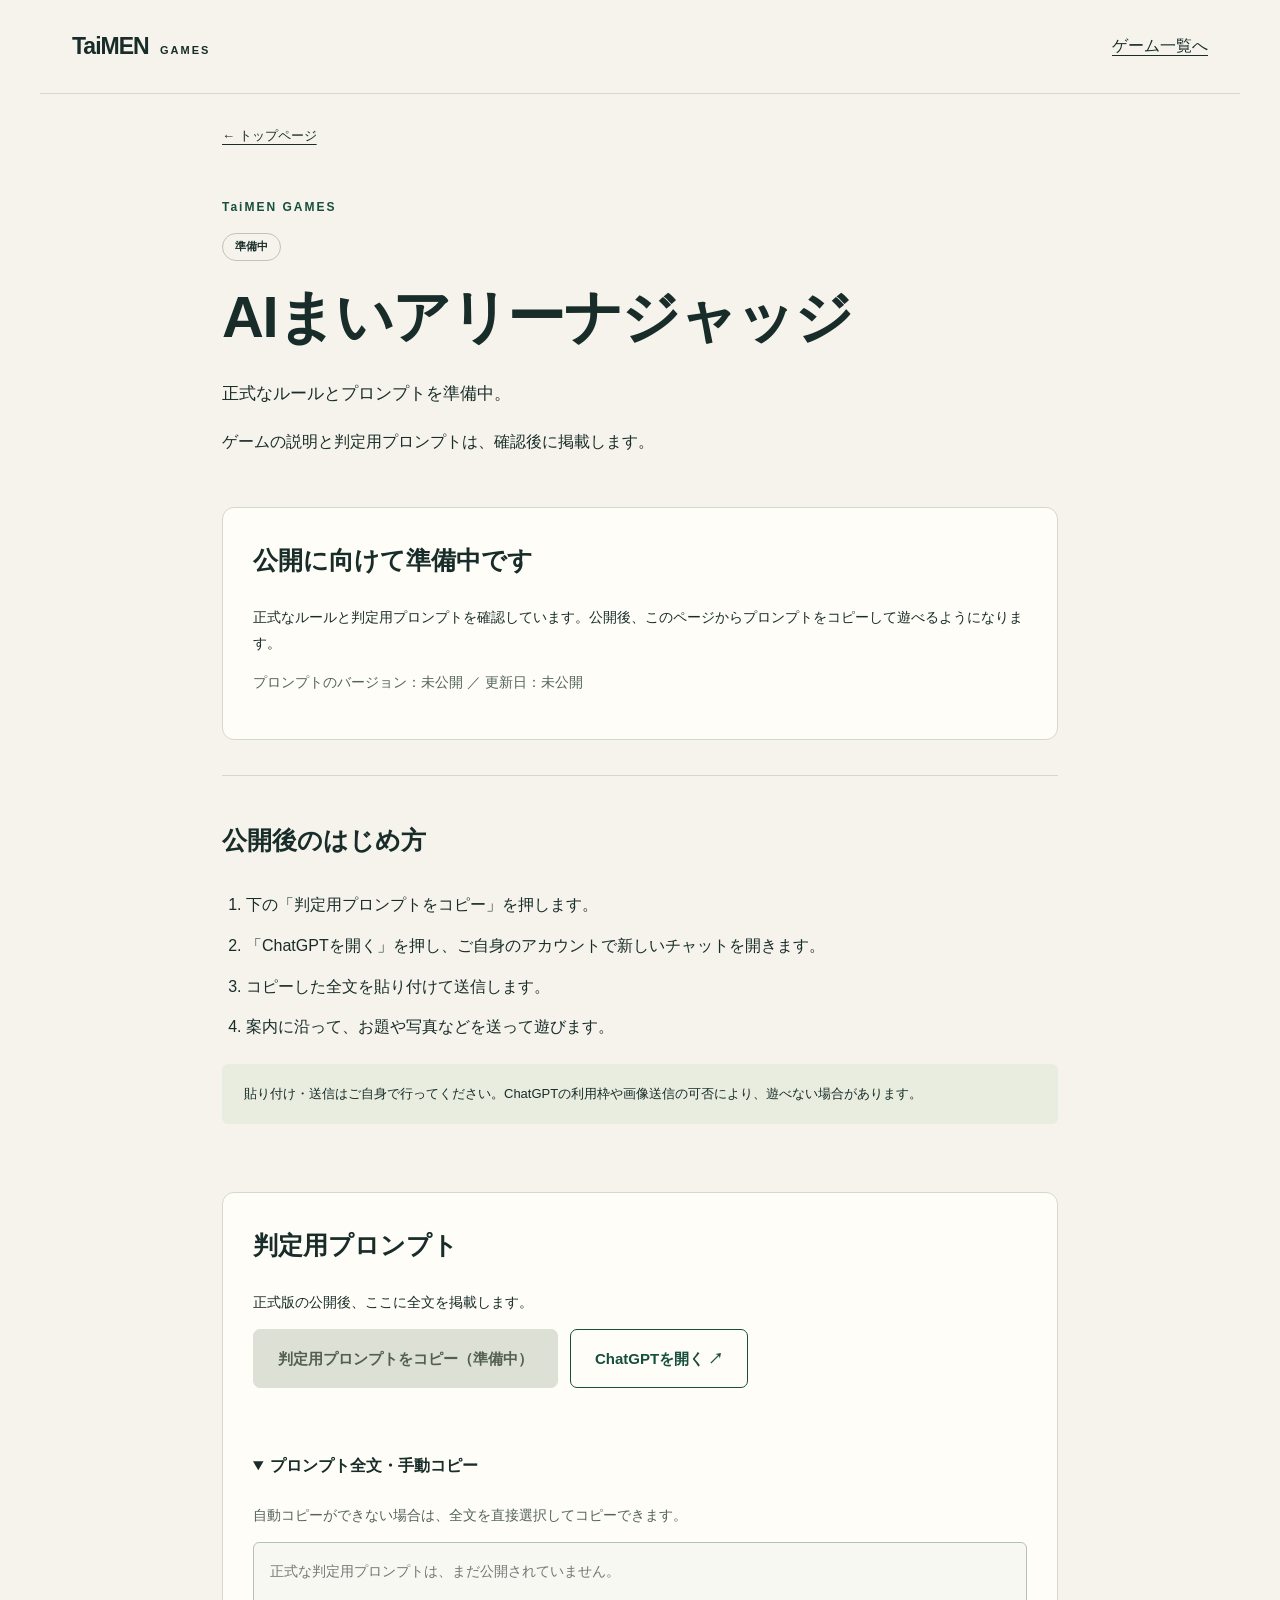
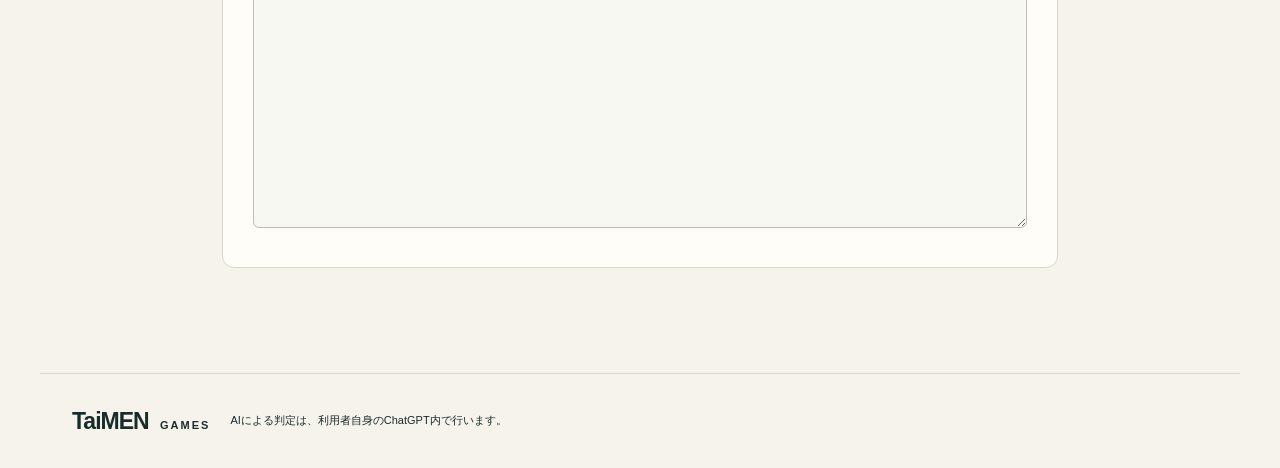
==== games/aimai-arena/index.html @ 4fc6aed3 "List four requested games as preparing" ====
<!doctype html>
<html lang="ja"><head><meta charset="utf-8"><meta name="viewport" content="width=device-width,initial-scale=1"><meta name="description" content="TaiMENのゲーム「AIまいアリーナジャッジ」。AI判定用プロンプトは準備中です。"><title>AIまいアリーナジャッジ｜TaiMEN GAMES</title><link rel="stylesheet" href="../../assets/style.css"><script src="../../assets/prompt.js" defer></script></head><body>
<header><a class="brand" href="../../">TaiMEN <small>GAMES</small></a><a href="../../#games">ゲーム一覧へ</a></header><main class="game-page"><a class="back" href="../../">← トップページ</a><div class="game-intro"><p class="eyebrow">TaiMEN GAMES</p><span class="badge">準備中</span><h1>AIまいアリーナジャッジ</h1><p class="lead">正式なルールとプロンプトを準備中。</p><p>ゲームの説明と判定用プロンプトは、確認後に掲載します。</p></div>
<div class="panel"><h2>公開に向けて準備中です</h2><p>正式なルールと判定用プロンプトを確認しています。公開後、このページからプロンプトをコピーして遊べるようになります。</p><p class="muted">プロンプトのバージョン：未公開 ／ 更新日：未公開</p></div>
<section><h2>公開後のはじめ方</h2><ol class="instructions"><li>下の「判定用プロンプトをコピー」を押します。</li><li>「ChatGPTを開く」を押し、ご自身のアカウントで新しいチャットを開きます。</li><li>コピーした全文を貼り付けて送信します。</li><li>案内に沿って、お題や写真などを送って遊びます。</li></ol><p class="note">貼り付け・送信はご自身で行ってください。ChatGPTの利用枠や画像送信の可否により、遊べない場合があります。</p></section>
<section class="panel"><h2>判定用プロンプト</h2><p>正式版の公開後、ここに全文を掲載します。</p><div class="actions"><button class="button" type="button" data-copy disabled>判定用プロンプトをコピー（準備中）</button><a class="button secondary" href="https://chatgpt.com/" target="_blank" rel="noopener noreferrer">ChatGPTを開く ↗<span class="sr-only">（新しいタブ）</span></a></div><p data-copy-status role="status" aria-live="polite"></p><details open><summary>プロンプト全文・手動コピー</summary><p class="muted">自動コピーができない場合は、全文を直接選択してコピーできます。</p><!-- 正式プロンプトは下のtextarea内に全文を記入。& は &amp;、< は &lt; とする。 --><textarea id="prompt-text" aria-label="判定用プロンプト全文" readonly rows="10" placeholder="正式な判定用プロンプトは、まだ公開されていません。"></textarea></details></section></main><footer><a class="brand" href="../../">TaiMEN <small>GAMES</small></a><p>AIによる判定は、利用者自身のChatGPT内で行います。</p></footer></body></html>
---- assets/style.css ----
:root{--paper:#f5f3eb;--ink:#182c29;--green:#174e3e;--lime:#d5ee72;--line:#d5d8cb}*{box-sizing:border-box}html{scroll-behavior:smooth}body{margin:0;background:var(--paper);color:var(--ink);font-family:"Yu Gothic",Meiryo,sans-serif;line-height:1.8}a{color:inherit;text-underline-offset:4px}button,textarea{font:inherit}header,footer{max-width:1200px;margin:auto;padding:26px 32px;display:flex;justify-content:space-between;align-items:center;border-bottom:1px solid var(--line);gap:20px}header>span{font-size:12px}.brand{text-decoration:none;font-size:23px;font-weight:900;letter-spacing:-1px}.brand small{font-size:11px;letter-spacing:2px;margin-left:6px}main{max-width:1200px;margin:auto;padding:0 32px}.hero{position:relative;padding:75px 0 85px;overflow:hidden}.eyebrow{font-size:12px;letter-spacing:2px;font-weight:bold;color:var(--green)}h1{font-size:clamp(32px,4.6vw,58px);line-height:1.5;letter-spacing:-1.5px;margin:22px 0}h1 em{font-style:normal;color:var(--green)}.lead{font-size:17px;line-height:2}.button{display:inline-flex;align-items:center;justify-content:center;gap:10px;padding:15px 24px;min-height:56px;border-radius:7px;font-weight:bold;font-size:15px;text-decoration:none;border:1px solid var(--green);background:var(--green);color:white;cursor:pointer}.hero .button{margin-top:22px}.secondary{background:transparent;color:var(--green)}.button:disabled{background:#dce0d5;border-color:#dce0d5;color:#52604f;cursor:default}.hero-mark{position:absolute;right:20px;top:80px;transform:rotate(-9deg);font-weight:900;font-size:80px;line-height:1;letter-spacing:-5px;color:var(--green);opacity:.10;pointer-events:none}section{padding:42px 0 55px;border-top:1px solid var(--line)}section.hero{border:0}.section-heading{display:flex;align-items:center;justify-content:space-between;gap:16px;margin-bottom:24px}.section-heading small{font-size:10px;letter-spacing:1px}h2{font-size:25px;margin:0 0 22px}.section-heading h2{margin:0}.game-card{display:grid;grid-template-columns:1fr 1fr;max-width:900px;text-decoration:none;border:1px solid var(--line);border-radius:12px;overflow:hidden;background:#fffdf7}.game-card:hover{outline:2px solid var(--green)}.game-art{padding:32px;background:var(--green);color:var(--lime);min-height:290px;display:flex;flex-direction:column;justify-content:space-between}.game-art small{font-size:10px;letter-spacing:2px}.game-art strong{font-size:68px;line-height:1.3;letter-spacing:-4px}.game-art>span{font-size:13px;letter-spacing:2px}.card-body{padding:32px}.badge{display:inline-block;border:1px solid #bdc5b4;border-radius:30px;font-size:11px;padding:3px 12px;font-weight:bold}h3{font-size:20px}.card-body h3{font-size:27px;margin:15px 0 8px}.card-body p{font-size:14px}.text-link{font-size:12px;font-weight:bold;border-bottom:1px solid}.muted{color:#52635c;font-size:13px}.steps{list-style:none;padding:0;display:grid;grid-template-columns:repeat(3,1fr);gap:35px;margin:35px 0}.steps b{font-size:35px;color:var(--green)}.steps h3{font-size:17px;margin:8px 0}.steps p{font-size:14px}.note{font-size:13px;background:#e9eddf;border-radius:6px;padding:18px 22px}footer{margin-top:30px;border-bottom:0;border-top:1px solid var(--line);flex-wrap:wrap}footer p,footer>a:last-child{font-size:11px}footer p{flex:1}.game-page{max-width:900px;padding-bottom:40px}.back{display:inline-block;font-size:13px;margin-top:30px}.game-intro{padding:35px 0}.game-intro h1{margin:12px 0}.panel{padding:30px;border:1px solid var(--line);border-radius:12px;background:#fffdf7;margin-bottom:35px}.panel p{font-size:14px}.instructions{padding-left:24px}.instructions li{padding:6px 0}.actions{display:flex;gap:12px;flex-wrap:wrap}[data-copy-status]{min-height:28px;color:var(--green);font-weight:bold}summary{cursor:pointer;font-weight:bold;padding:8px 0}textarea{width:100%;padding:16px;border:1px solid #b6c1b5;border-radius:6px;background:#f8f8f2;color:var(--ink);font-size:14px;line-height:1.8;resize:vertical;min-height:220px}.sr-only{position:absolute;width:1px;height:1px;overflow:hidden;clip:rect(0,0,0,0);white-space:nowrap}:focus-visible{outline:3px solid #7b990c;outline-offset:4px}@media(max-width:700px){header{padding:20px}header>span{display:none}main{padding:0 20px}.hero{padding:45px 0 55px}.hero-mark{right:0;top:40px;font-size:55px;opacity:.05}.lead{font-size:15px}section{padding:32px 0 40px}.section-heading small{font-size:9px}.game-card{grid-template-columns:1fr}.game-art{min-height:240px;padding:25px}.card-body{padding:25px}.steps{grid-template-columns:1fr;gap:16px}.steps li{border-bottom:1px solid var(--line);padding-bottom:18px}.steps b{font-size:25px}.steps h3{display:inline;margin-left:14px}.steps p{margin:6px 0}.panel{padding:22px 18px}.actions{flex-direction:column}.actions .button{width:100%;font-size:13px;padding:15px 10px}footer{padding:25px 20px;gap:12px}footer p{flex-basis:100%;margin:0}}@media(prefers-reduced-motion:reduce){html{scroll-behavior:auto}}
.additional-card{margin-top:18px;display:block}.additional-card h3{font-size:23px}
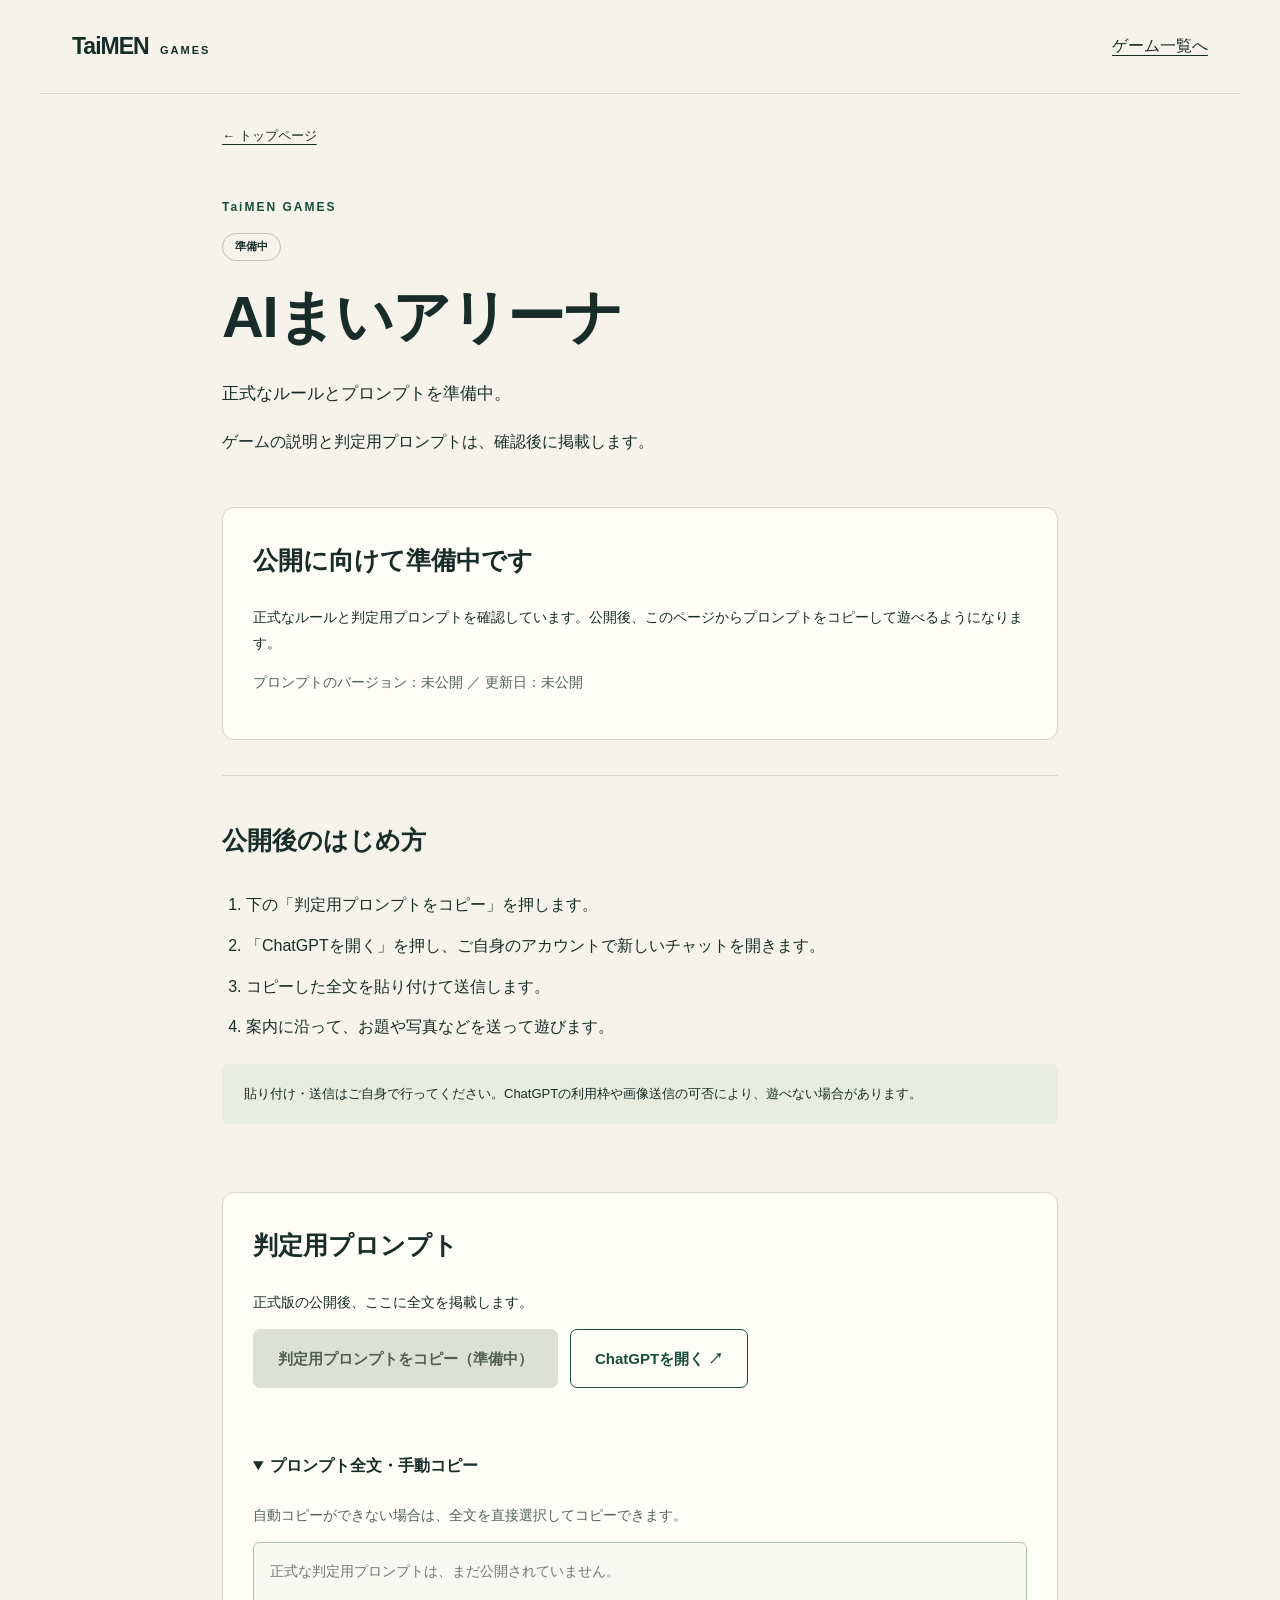
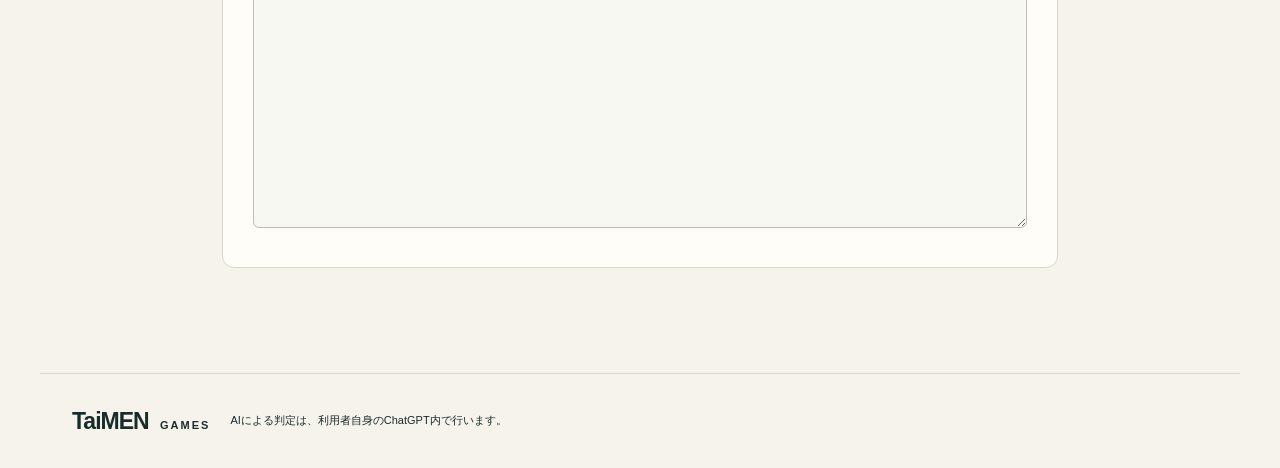
==== commit fa670054: "Remove judge suffix from game names" ====
--- a/games/aimai-arena/index.html
+++ b/games/aimai-arena/index.html
@@ -1,6 +1,6 @@
 <!doctype html>
-<html lang="ja"><head><meta charset="utf-8"><meta name="viewport" content="width=device-width,initial-scale=1"><meta name="description" content="TaiMENのゲーム「AIまいアリーナジャッジ」。AI判定用プロンプトは準備中です。"><title>AIまいアリーナジャッジ｜TaiMEN GAMES</title><link rel="stylesheet" href="../../assets/style.css"><script src="../../assets/prompt.js" defer></script></head><body>
-<header><a class="brand" href="../../">TaiMEN <small>GAMES</small></a><a href="../../#games">ゲーム一覧へ</a></header><main class="game-page"><a class="back" href="../../">← トップページ</a><div class="game-intro"><p class="eyebrow">TaiMEN GAMES</p><span class="badge">準備中</span><h1>AIまいアリーナジャッジ</h1><p class="lead">正式なルールとプロンプトを準備中。</p><p>ゲームの説明と判定用プロンプトは、確認後に掲載します。</p></div>
+<html lang="ja"><head><meta charset="utf-8"><meta name="viewport" content="width=device-width,initial-scale=1"><meta name="description" content="TaiMENのゲーム「AIまいアリーナ」。AI判定用プロンプトは準備中です。"><title>AIまいアリーナ｜TaiMEN GAMES</title><link rel="stylesheet" href="../../assets/style.css"><script src="../../assets/prompt.js" defer></script></head><body>
+<header><a class="brand" href="../../">TaiMEN <small>GAMES</small></a><a href="../../#games">ゲーム一覧へ</a></header><main class="game-page"><a class="back" href="../../">← トップページ</a><div class="game-intro"><p class="eyebrow">TaiMEN GAMES</p><span class="badge">準備中</span><h1>AIまいアリーナ</h1><p class="lead">正式なルールとプロンプトを準備中。</p><p>ゲームの説明と判定用プロンプトは、確認後に掲載します。</p></div>
 <div class="panel"><h2>公開に向けて準備中です</h2><p>正式なルールと判定用プロンプトを確認しています。公開後、このページからプロンプトをコピーして遊べるようになります。</p><p class="muted">プロンプトのバージョン：未公開 ／ 更新日：未公開</p></div>
 <section><h2>公開後のはじめ方</h2><ol class="instructions"><li>下の「判定用プロンプトをコピー」を押します。</li><li>「ChatGPTを開く」を押し、ご自身のアカウントで新しいチャットを開きます。</li><li>コピーした全文を貼り付けて送信します。</li><li>案内に沿って、お題や写真などを送って遊びます。</li></ol><p class="note">貼り付け・送信はご自身で行ってください。ChatGPTの利用枠や画像送信の可否により、遊べない場合があります。</p></section>
 <section class="panel"><h2>判定用プロンプト</h2><p>正式版の公開後、ここに全文を掲載します。</p><div class="actions"><button class="button" type="button" data-copy disabled>判定用プロンプトをコピー（準備中）</button><a class="button secondary" href="https://chatgpt.com/" target="_blank" rel="noopener noreferrer">ChatGPTを開く ↗<span class="sr-only">（新しいタブ）</span></a></div><p data-copy-status role="status" aria-live="polite"></p><details open><summary>プロンプト全文・手動コピー</summary><p class="muted">自動コピーができない場合は、全文を直接選択してコピーできます。</p><!-- 正式プロンプトは下のtextarea内に全文を記入。& は &amp;、< は &lt; とする。 --><textarea id="prompt-text" aria-label="判定用プロンプト全文" readonly rows="10" placeholder="正式な判定用プロンプトは、まだ公開されていません。"></textarea></details></section></main><footer><a class="brand" href="../../">TaiMEN <small>GAMES</small></a><p>AIによる判定は、利用者自身のChatGPT内で行います。</p></footer></body></html>
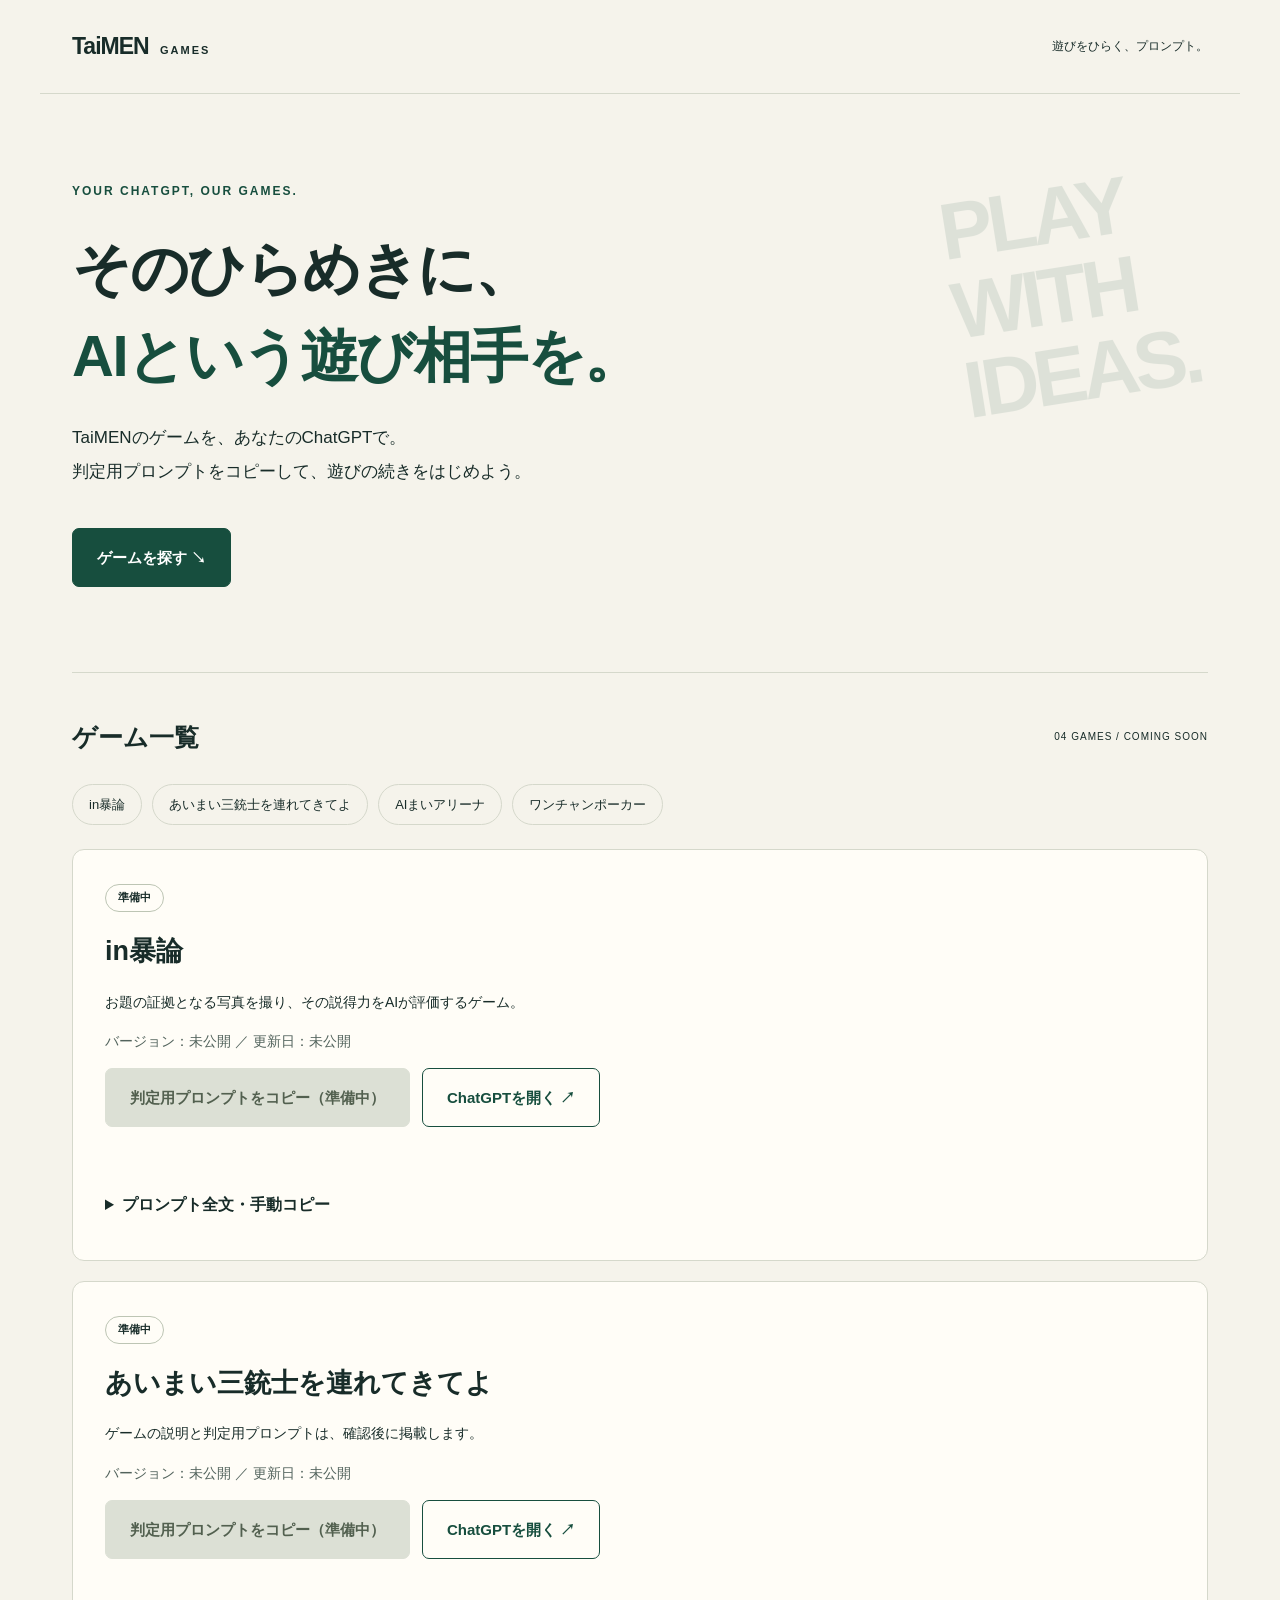
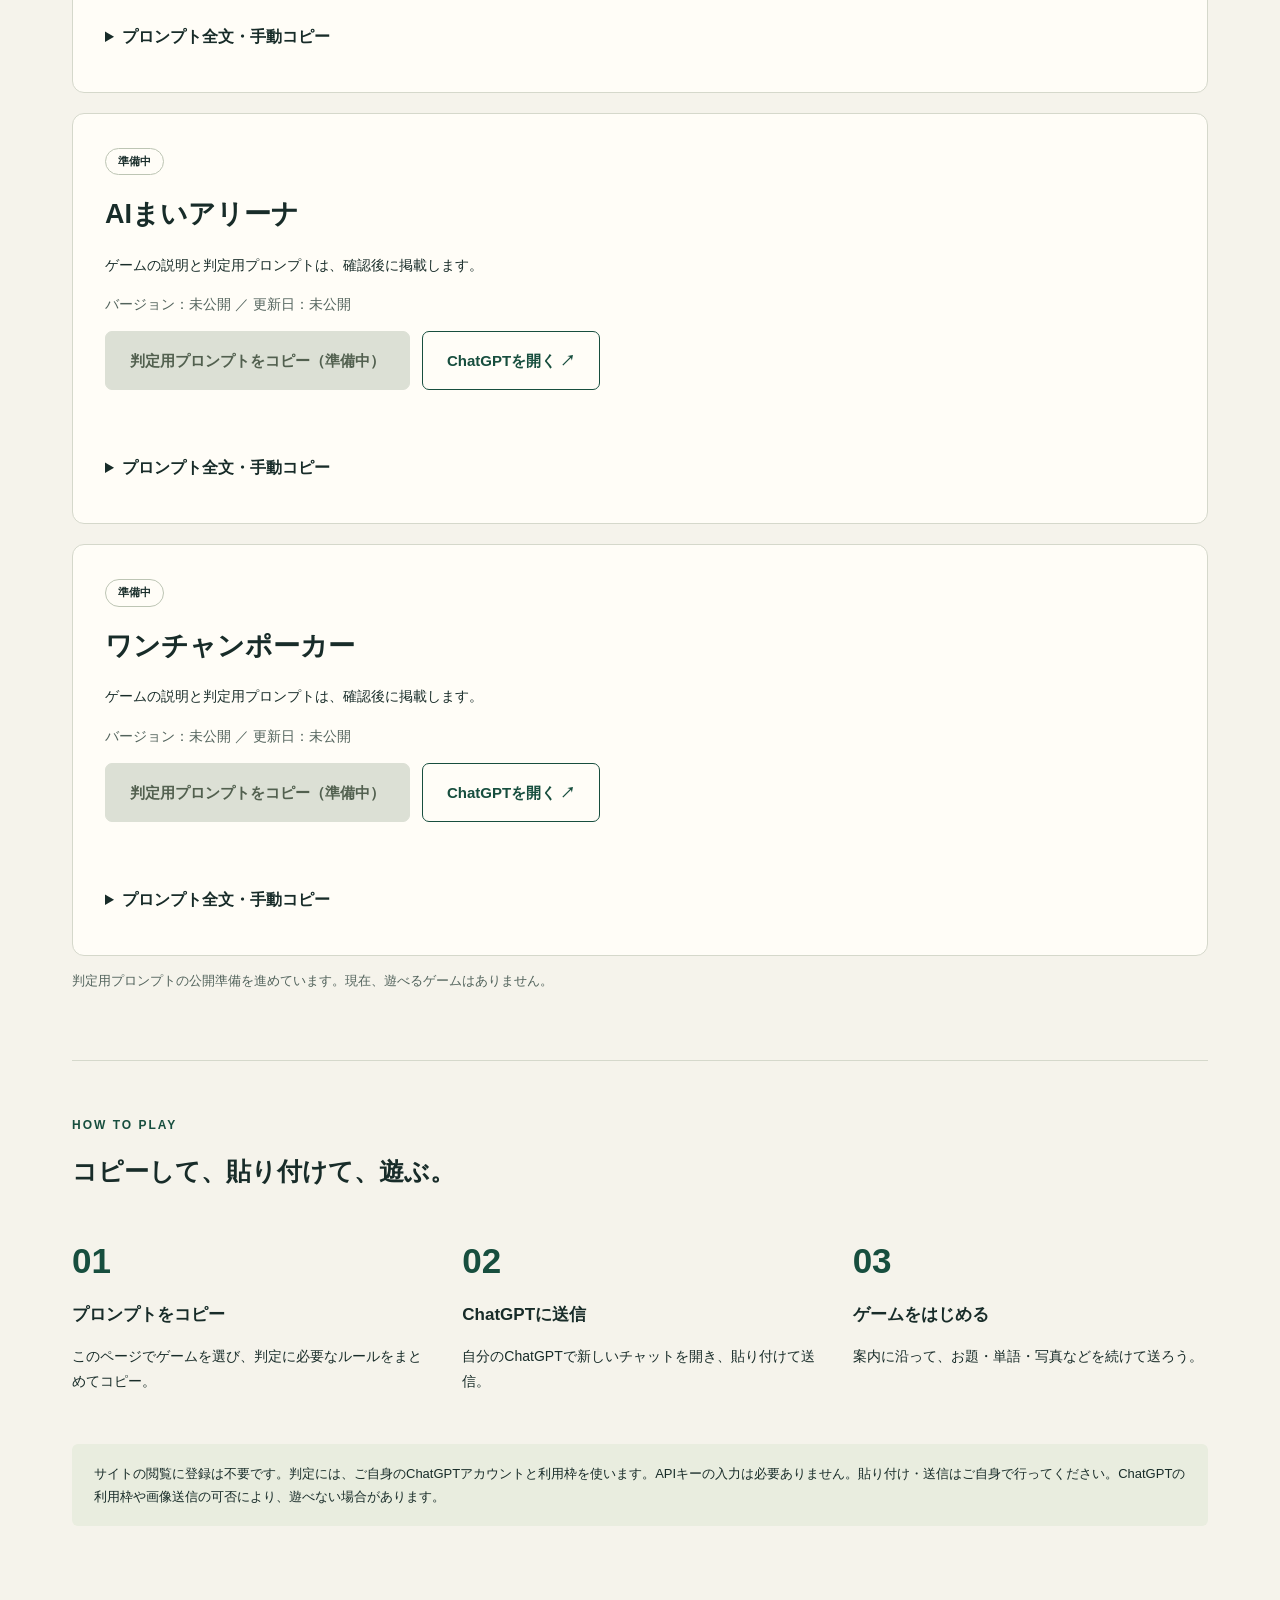
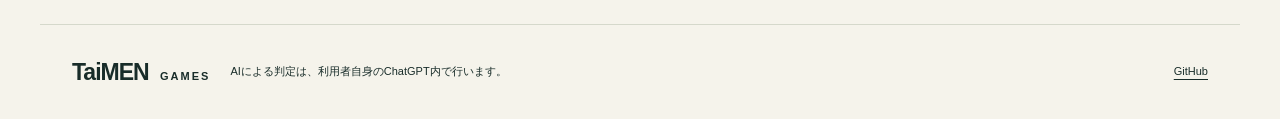
==== commit 89c35999: "Keep game prompts and instructions on a single page" ====
--- a/games/aimai-arena/index.html
+++ b/games/aimai-arena/index.html
@@ -1,6 +1,2 @@
 <!doctype html>
-<html lang="ja"><head><meta charset="utf-8"><meta name="viewport" content="width=device-width,initial-scale=1"><meta name="description" content="TaiMENのゲーム「AIまいアリーナ」。AI判定用プロンプトは準備中です。"><title>AIまいアリーナ｜TaiMEN GAMES</title><link rel="stylesheet" href="../../assets/style.css"><script src="../../assets/prompt.js" defer></script></head><body>
-<header><a class="brand" href="../../">TaiMEN <small>GAMES</small></a><a href="../../#games">ゲーム一覧へ</a></header><main class="game-page"><a class="back" href="../../">← トップページ</a><div class="game-intro"><p class="eyebrow">TaiMEN GAMES</p><span class="badge">準備中</span><h1>AIまいアリーナ</h1><p class="lead">正式なルールとプロンプトを準備中。</p><p>ゲームの説明と判定用プロンプトは、確認後に掲載します。</p></div>
-<div class="panel"><h2>公開に向けて準備中です</h2><p>正式なルールと判定用プロンプトを確認しています。公開後、このページからプロンプトをコピーして遊べるようになります。</p><p class="muted">プロンプトのバージョン：未公開 ／ 更新日：未公開</p></div>
-<section><h2>公開後のはじめ方</h2><ol class="instructions"><li>下の「判定用プロンプトをコピー」を押します。</li><li>「ChatGPTを開く」を押し、ご自身のアカウントで新しいチャットを開きます。</li><li>コピーした全文を貼り付けて送信します。</li><li>案内に沿って、お題や写真などを送って遊びます。</li></ol><p class="note">貼り付け・送信はご自身で行ってください。ChatGPTの利用枠や画像送信の可否により、遊べない場合があります。</p></section>
-<section class="panel"><h2>判定用プロンプト</h2><p>正式版の公開後、ここに全文を掲載します。</p><div class="actions"><button class="button" type="button" data-copy disabled>判定用プロンプトをコピー（準備中）</button><a class="button secondary" href="https://chatgpt.com/" target="_blank" rel="noopener noreferrer">ChatGPTを開く ↗<span class="sr-only">（新しいタブ）</span></a></div><p data-copy-status role="status" aria-live="polite"></p><details open><summary>プロンプト全文・手動コピー</summary><p class="muted">自動コピーができない場合は、全文を直接選択してコピーできます。</p><!-- 正式プロンプトは下のtextarea内に全文を記入。& は &amp;、< は &lt; とする。 --><textarea id="prompt-text" aria-label="判定用プロンプト全文" readonly rows="10" placeholder="正式な判定用プロンプトは、まだ公開されていません。"></textarea></details></section></main><footer><a class="brand" href="../../">TaiMEN <small>GAMES</small></a><p>AIによる判定は、利用者自身のChatGPT内で行います。</p></footer></body></html>
+<html lang="ja"><head><meta charset="utf-8"><meta name="viewport" content="width=device-width,initial-scale=1"><meta http-equiv="refresh" content="0;url=../../#aimai-arena"><title>AIまいアリーナ｜TaiMEN GAMES</title><link rel="canonical" href="https://friver1985.github.io/TaiMEN-GAMES/#aimai-arena"></head><body><p>ゲームの案内はトップページに移動しました。<a href="../../#aimai-arena">AIまいアリーナを開く</a></p></body></html>
